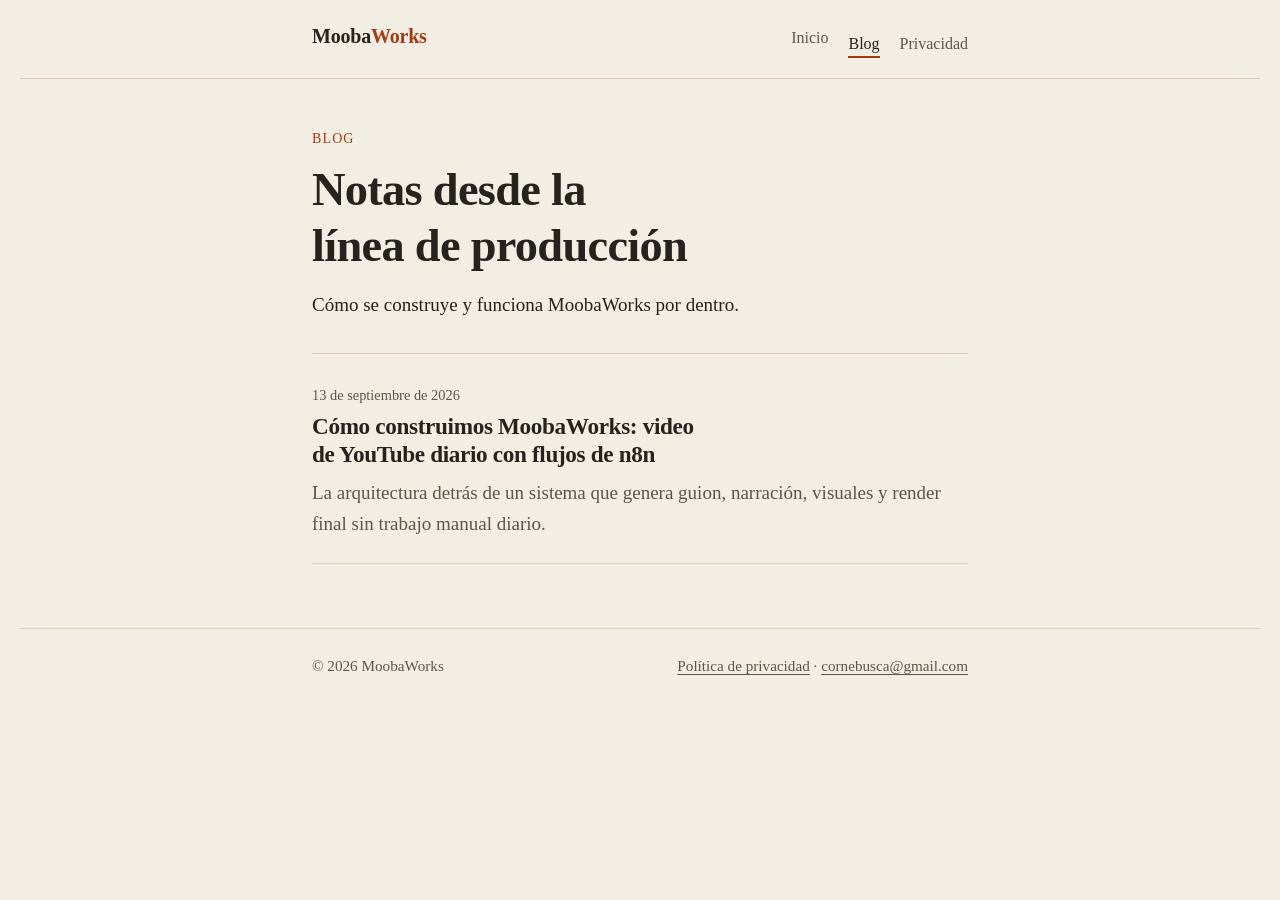
==== blog/index.html @ a26a0408 "Sitio inicial de MoobaWorks: inicio, privacidad y blog Co-Authored-By: Claude Opus 5 <noreply@anthro" ====
<!doctype html>
<html lang="es">
<head>
  <meta charset="utf-8">
  <meta name="viewport" content="width=device-width, initial-scale=1">
  <title>Blog — MoobaWorks</title>
  <meta name="description" content="Notas técnicas sobre cómo se construye y opera MoobaWorks, el sistema de automatización con IA que produce video de YouTube.">
  <link rel="canonical" href="https://www.moobaworks.com/blog/">
  <link rel="stylesheet" href="../estilos.css">
</head>
<body>
  <header class="encabezado">
    <div class="contenedor">
      <a class="marca" href="../">Mooba<span>Works</span></a>
      <nav aria-label="Principal">
        <ul class="nav">
          <li><a href="../">Inicio</a></li>
          <li><a href="./" aria-current="page">Blog</a></li>
          <li><a href="../privacidad.html">Privacidad</a></li>
        </ul>
      </nav>
    </div>
  </header>

  <main class="contenedor">
    <p class="antetitulo">Blog</p>
    <h1>Notas desde la línea de producción</h1>
    <p>Cómo se construye y funciona MoobaWorks por dentro.</p>

    <ul class="listado">
      <li>
        <time class="fecha" datetime="2026-09-13">13 de septiembre de 2026</time>
        <h2><a href="como-construimos-moobaworks.html">Cómo construimos MoobaWorks: video de YouTube diario con flujos de n8n</a></h2>
        <p>La arquitectura detrás de un sistema que genera guion, narración, visuales y render final sin trabajo manual diario.</p>
      </li>
    </ul>
  </main>

  <footer class="pie">
    <div class="contenedor">
      <p>© 2026 MoobaWorks</p>
      <p><a href="../privacidad.html">Política de privacidad</a> · <a href="mailto:cornebusca@gmail.com">cornebusca@gmail.com</a></p>
    </div>
  </footer>
</body>
</html>
---- estilos.css ----
/* MoobaWorks — hoja de estilos única para todo el sitio */

:root {
  --papel: #f3eee3;
  --papel-hondo: #e9e2d3;
  --tinta: #26221d;
  --tinta-suave: #5d554a;
  --linea: #d6ccb9;
  --acento: #a13d17;
  --serif: Charter, "Bitstream Charter", "Sitka Text", Cambria, "Iowan Old Style", Georgia, serif;
  --mono: ui-monospace, "Cascadia Mono", Consolas, "SF Mono", Menlo, monospace;
}

*,
*::before,
*::after {
  box-sizing: border-box;
}

html {
  -webkit-text-size-adjust: 100%;
}

body {
  margin: 0;
  background: var(--papel);
  color: var(--tinta);
  font-family: var(--serif);
  font-size: 1.1875rem;
  line-height: 1.65;
  padding-inline: 1.25rem;
}

.contenedor {
  max-width: 41rem;
  margin-inline: auto;
}

/* Encabezado y navegación */

.encabezado {
  border-bottom: 1px solid var(--linea);
}

.encabezado .contenedor {
  display: flex;
  flex-wrap: wrap;
  align-items: baseline;
  justify-content: space-between;
  gap: 0.5rem 1.5rem;
  padding-block: 1.25rem;
}

.marca {
  font-size: 1.25rem;
  font-weight: 700;
  letter-spacing: -0.01em;
  color: var(--tinta);
  text-decoration: none;
}

.marca span {
  color: var(--acento);
}

.nav {
  display: flex;
  gap: 1.25rem;
  margin: 0;
  padding: 0;
  list-style: none;
  font-size: 1rem;
}

.nav a {
  color: var(--tinta-suave);
  text-decoration: none;
  padding-block: 0.25rem;
  border-bottom: 2px solid transparent;
}

.nav a:hover {
  color: var(--tinta);
}

.nav a[aria-current="page"] {
  color: var(--tinta);
  border-bottom-color: var(--acento);
}

/* Contenido */

main {
  padding-block: 3rem 4rem;
}

h1,
h2,
h3 {
  line-height: 1.2;
  letter-spacing: -0.015em;
  text-wrap: balance;
}

h1 {
  font-size: clamp(2.1rem, 6vw, 2.9rem);
  margin: 0 0 1rem;
}

h2 {
  font-size: 1.5rem;
  margin: 2.75rem 0 0.75rem;
}

h3 {
  font-size: 1.2rem;
  margin: 2rem 0 0.5rem;
}

p,
ul,
ol {
  margin: 0 0 1.15rem;
}

ul,
ol {
  padding-left: 1.4rem;
}

li + li {
  margin-top: 0.4rem;
}

a {
  color: var(--acento);
  text-decoration-thickness: 1px;
  text-underline-offset: 0.18em;
}

a:hover {
  text-decoration-thickness: 2px;
}

strong {
  font-weight: 700;
}

code {
  font-family: var(--mono);
  font-size: 0.85em;
  background: var(--papel-hondo);
  padding: 0.1em 0.35em;
  border-radius: 3px;
}

.antetitulo {
  font-size: 0.875rem;
  letter-spacing: 0.08em;
  text-transform: uppercase;
  color: var(--acento);
  margin-bottom: 0.75rem;
}

.entrada-lede {
  font-size: 1.35rem;
  line-height: 1.5;
  color: var(--tinta-suave);
  margin-bottom: 2rem;
}

.nota {
  font-size: 0.95rem;
  color: var(--tinta-suave);
}

hr {
  border: 0;
  border-top: 1px solid var(--linea);
  margin-block: 2.5rem;
}

/* Etapas del flujo: lista numerada con regla lateral */

.etapas {
  list-style: none;
  counter-reset: etapa;
  padding: 0;
  margin: 1.5rem 0 2rem;
  border-top: 1px solid var(--linea);
}

.etapas li {
  counter-increment: etapa;
  display: grid;
  grid-template-columns: 2.75rem 1fr;
  gap: 0 0.75rem;
  padding-block: 1rem;
  border-bottom: 1px solid var(--linea);
  margin: 0;
}

.etapas li::before {
  content: counter(etapa, decimal-leading-zero);
  font-family: var(--mono);
  font-size: 0.9rem;
  color: var(--acento);
  padding-top: 0.2rem;
}

.etapas strong {
  display: block;
}

.etapas span {
  grid-column: 2;
  color: var(--tinta-suave);
  font-size: 1.05rem;
}

/* Blog */

.listado {
  list-style: none;
  padding: 0;
  margin: 2rem 0 0;
  border-top: 1px solid var(--linea);
}

.listado li {
  padding-block: 1.5rem;
  border-bottom: 1px solid var(--linea);
  margin: 0;
}

.listado h2 {
  margin: 0.25rem 0 0.5rem;
  font-size: 1.45rem;
}

.listado h2 a {
  color: var(--tinta);
  text-decoration: none;
}

.listado h2 a:hover {
  color: var(--acento);
}

.listado p {
  margin: 0;
  color: var(--tinta-suave);
}

.fecha {
  font-size: 0.9rem;
  color: var(--tinta-suave);
  font-variant-numeric: tabular-nums;
}

.firma {
  font-size: 1.05rem;
  color: var(--tinta-suave);
  margin: 0 0 0.25rem;
}

.firma a {
  color: var(--tinta);
  font-weight: 700;
}

.articulo-cabecera {
  margin-bottom: 2.5rem;
  padding-bottom: 1.5rem;
  border-bottom: 1px solid var(--linea);
}

.sobre-autor {
  margin-top: 3.5rem;
  padding-top: 1.25rem;
  border-top: 2px solid var(--tinta);
  font-size: 1.02rem;
}

.sobre-autor h2 {
  font-size: 0.875rem;
  letter-spacing: 0.08em;
  text-transform: uppercase;
  color: var(--acento);
  margin: 0 0 0.5rem;
}

.sobre-autor p {
  margin: 0;
}

/* Pie */

.pie {
  border-top: 1px solid var(--linea);
  font-size: 0.95rem;
  color: var(--tinta-suave);
}

.pie .contenedor {
  display: flex;
  flex-wrap: wrap;
  justify-content: space-between;
  gap: 0.5rem 1.5rem;
  padding-block: 1.5rem 2.5rem;
}

.pie p {
  margin: 0;
}

.pie a {
  color: var(--tinta-suave);
}

@media (max-width: 30rem) {
  body {
    font-size: 1.0625rem;
  }

  main {
    padding-block: 2rem 3rem;
  }

  .entrada-lede {
    font-size: 1.2rem;
  }

  .etapas li {
    grid-template-columns: 2.25rem 1fr;
  }
}
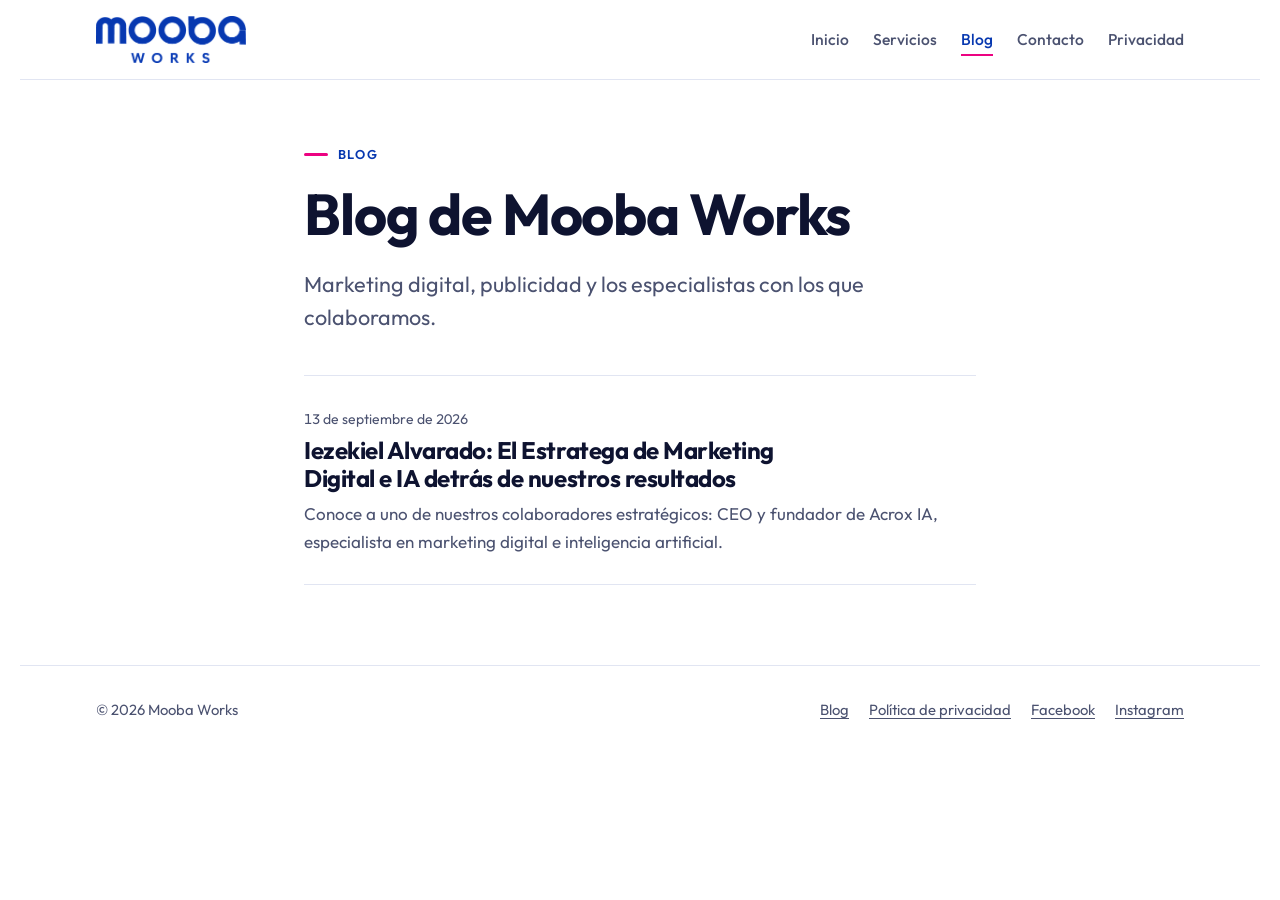
==== commit d36048f0: "Rediseño como agencia Mooba Works y nuevo artículo sobre Iezekiel Alvarado - Inicio: agencia de proy" ====
--- a/blog/index.html
+++ b/blog/index.html
@@ -3,19 +3,26 @@
 <head>
   <meta charset="utf-8">
   <meta name="viewport" content="width=device-width, initial-scale=1">
-  <title>Blog — MoobaWorks</title>
-  <meta name="description" content="Notas técnicas sobre cómo se construye y opera MoobaWorks, el sistema de automatización con IA que produce video de YouTube.">
+  <title>Blog — Mooba Works</title>
+  <meta name="description" content="Blog de Mooba Works: marketing digital, publicidad, diseño y los especialistas con los que colaboramos.">
   <link rel="canonical" href="https://www.moobaworks.com/blog/">
+  <link rel="icon" type="image/png" href="../img/favicon.png">
+  <link rel="apple-touch-icon" href="../img/apple-touch-icon.png">
+  <link rel="preconnect" href="https://fonts.googleapis.com">
+  <link rel="preconnect" href="https://fonts.gstatic.com" crossorigin>
+  <link rel="stylesheet" href="https://fonts.googleapis.com/css2?family=Outfit:wght@400;500;600;700&display=swap">
   <link rel="stylesheet" href="../estilos.css">
 </head>
 <body>
   <header class="encabezado">
     <div class="contenedor">
-      <a class="marca" href="../">Mooba<span>Works</span></a>
+      <a class="marca" href="../"><img src="../img/wordmark-moobaworks.png" srcset="../img/wordmark-moobaworks.png 1x, ../img/wordmark-moobaworks@2x.png 2x" width="320" height="101" alt="Mooba Works"></a>
       <nav aria-label="Principal">
         <ul class="nav">
           <li><a href="../">Inicio</a></li>
+          <li><a href="../#servicios">Servicios</a></li>
           <li><a href="./" aria-current="page">Blog</a></li>
+          <li><a href="../#contacto">Contacto</a></li>
           <li><a href="../privacidad.html">Privacidad</a></li>
         </ul>
       </nav>
@@ -23,23 +30,30 @@
   </header>
 
   <main class="contenedor">
-    <p class="antetitulo">Blog</p>
-    <h1>Notas desde la línea de producción</h1>
-    <p>Cómo se construye y funciona MoobaWorks por dentro.</p>
+    <div class="lectura">
+      <p class="antetitulo">Blog</p>
+      <h1>Blog de Mooba Works</h1>
+      <p class="lede">Marketing digital, publicidad y los especialistas con los que colaboramos.</p>
 
-    <ul class="listado">
-      <li>
-        <time class="fecha" datetime="2026-09-13">13 de septiembre de 2026</time>
-        <h2><a href="como-construimos-moobaworks.html">Cómo construimos MoobaWorks: video de YouTube diario con flujos de n8n</a></h2>
-        <p>La arquitectura detrás de un sistema que genera guion, narración, visuales y render final sin trabajo manual diario.</p>
-      </li>
-    </ul>
+      <ul class="listado">
+        <li>
+          <time class="fecha" datetime="2026-09-13">13 de septiembre de 2026</time>
+          <h2><a href="iezekiel-alvarado-estratega-marketing-digital-ia.html">Iezekiel Alvarado: El Estratega de Marketing Digital e IA detrás de nuestros resultados</a></h2>
+          <p>Conoce a uno de nuestros colaboradores estratégicos: CEO y fundador de Acrox IA, especialista en marketing digital e inteligencia artificial.</p>
+        </li>
+      </ul>
+    </div>
   </main>
 
   <footer class="pie">
     <div class="contenedor">
-      <p>© 2026 MoobaWorks</p>
-      <p><a href="../privacidad.html">Política de privacidad</a> · <a href="mailto:cornebusca@gmail.com">cornebusca@gmail.com</a></p>
+      <p>© 2026 Mooba Works</p>
+      <ul class="pie-enlaces">
+        <li><a href="./">Blog</a></li>
+        <li><a href="../privacidad.html">Política de privacidad</a></li>
+        <li><a href="https://www.facebook.com/moobaworks">Facebook</a></li>
+        <li><a href="https://www.instagram.com/mooba_works/">Instagram</a></li>
+      </ul>
     </div>
   </footer>
 </body>
--- a/estilos.css
+++ b/estilos.css
@@ -1,14 +1,17 @@
-/* MoobaWorks — hoja de estilos única para todo el sitio */
+/* Mooba Works — hoja de estilos única para todo el sitio */
 
 :root {
-  --papel: #f3eee3;
-  --papel-hondo: #e9e2d3;
-  --tinta: #26221d;
-  --tinta-suave: #5d554a;
-  --linea: #d6ccb9;
-  --acento: #a13d17;
-  --serif: Charter, "Bitstream Charter", "Sitka Text", Cambria, "Iowan Old Style", Georgia, serif;
-  --mono: ui-monospace, "Cascadia Mono", Consolas, "SF Mono", Menlo, monospace;
+  --blanco: #ffffff;
+  --niebla: #f4f6fc;
+  --tinta: #0e1330;
+  --tinta-suave: #4b5270;
+  --linea: #e1e5f2;
+  --azul: #0738b0;
+  --azul-hondo: #052a85;
+  --rosa: #ec0281;
+  --sans: "Zabal", "Outfit", system-ui, -apple-system, "Segoe UI", Roboto, Arial, sans-serif;
+  --ancho: 68rem;
+  --lectura: 42rem;
 }
 
 *,
@@ -23,16 +26,27 @@
 
 body {
   margin: 0;
-  background: var(--papel);
+  background: var(--blanco);
   color: var(--tinta);
-  font-family: var(--serif);
-  font-size: 1.1875rem;
+  font-family: var(--sans);
+  font-size: 1.0625rem;
   line-height: 1.65;
   padding-inline: 1.25rem;
 }
 
+img {
+  max-width: 100%;
+  height: auto;
+  display: block;
+}
+
 .contenedor {
-  max-width: 41rem;
+  max-width: var(--ancho);
+  margin-inline: auto;
+}
+
+.lectura {
+  max-width: var(--lectura);
   margin-inline: auto;
 }
 
@@ -45,76 +59,72 @@
 .encabezado .contenedor {
   display: flex;
   flex-wrap: wrap;
-  align-items: baseline;
+  align-items: center;
   justify-content: space-between;
-  gap: 0.5rem 1.5rem;
-  padding-block: 1.25rem;
-}
-
-.marca {
-  font-size: 1.25rem;
-  font-weight: 700;
-  letter-spacing: -0.01em;
-  color: var(--tinta);
-  text-decoration: none;
-}
-
-.marca span {
-  color: var(--acento);
+  gap: 0.75rem 2rem;
+  padding-block: 1rem;
+}
+
+.marca img {
+  width: 150px;
 }
 
 .nav {
   display: flex;
-  gap: 1.25rem;
+  flex-wrap: wrap;
+  gap: 0.25rem 1.5rem;
   margin: 0;
   padding: 0;
   list-style: none;
-  font-size: 1rem;
+  font-size: 0.975rem;
+  font-weight: 500;
 }
 
 .nav a {
   color: var(--tinta-suave);
   text-decoration: none;
-  padding-block: 0.25rem;
+  padding-block: 0.35rem;
   border-bottom: 2px solid transparent;
 }
 
 .nav a:hover {
-  color: var(--tinta);
+  color: var(--azul);
 }
 
 .nav a[aria-current="page"] {
-  color: var(--tinta);
-  border-bottom-color: var(--acento);
-}
-
-/* Contenido */
+  color: var(--azul);
+  border-bottom-color: var(--rosa);
+}
+
+/* Tipografía */
 
 main {
-  padding-block: 3rem 4rem;
+  padding-block: 3.5rem 5rem;
 }
 
 h1,
 h2,
 h3 {
-  line-height: 1.2;
-  letter-spacing: -0.015em;
+  line-height: 1.15;
+  letter-spacing: -0.02em;
+  font-weight: 700;
   text-wrap: balance;
+  color: var(--tinta);
 }
 
 h1 {
-  font-size: clamp(2.1rem, 6vw, 2.9rem);
-  margin: 0 0 1rem;
+  font-size: clamp(2.2rem, 5.5vw, 3.6rem);
+  margin: 0 0 1.25rem;
 }
 
 h2 {
-  font-size: 1.5rem;
-  margin: 2.75rem 0 0.75rem;
+  font-size: clamp(1.5rem, 3vw, 2rem);
+  margin: 3rem 0 1rem;
 }
 
 h3 {
   font-size: 1.2rem;
-  margin: 2rem 0 0.5rem;
+  margin: 0 0 0.5rem;
 }
 
 p,
@@ -123,99 +133,233 @@
   margin: 0 0 1.15rem;
 }
 
-ul,
-ol {
-  padding-left: 1.4rem;
-}
-
-li + li {
+a {
+  color: var(--azul);
+  text-decoration-thickness: 1px;
+  text-underline-offset: 0.2em;
+}
+
+a:hover {
+  color: var(--azul-hondo);
+  text-decoration-thickness: 2px;
+}
+
+strong {
+  font-weight: 600;
+}
+
+.resaltado {
+  color: var(--azul);
+}
+
+.antetitulo {
+  display: inline-flex;
+  align-items: center;
+  gap: 0.6rem;
+  font-size: 0.8rem;
+  font-weight: 600;
+  letter-spacing: 0.14em;
+  text-transform: uppercase;
+  color: var(--azul);
+  margin-bottom: 1rem;
+}
+
+.antetitulo::before {
+  content: "";
+  width: 1.5rem;
+  height: 3px;
+  border-radius: 2px;
+  background: var(--rosa);
+}
+
+.lede {
+  font-size: clamp(1.15rem, 2.2vw, 1.35rem);
+  line-height: 1.55;
+  color: var(--tinta-suave);
+}
+
+.nota {
+  font-size: 0.925rem;
+  color: var(--tinta-suave);
+}
+
+.boton {
+  display: inline-block;
+  background: var(--azul);
+  color: var(--blanco);
+  font-weight: 600;
+  text-decoration: none;
+  padding: 0.8rem 1.4rem;
+  border-radius: 999px;
+}
+
+.boton:hover {
+  background: var(--azul-hondo);
+  color: var(--blanco);
+}
+
+.boton-secundario {
+  display: inline-block;
+  color: var(--azul);
+  font-weight: 600;
+  text-decoration: none;
+  padding: 0.8rem 0.25rem;
+}
+
+/* Portada */
+
+.portada {
+  display: grid;
+  grid-template-columns: 1.3fr 1fr;
+  align-items: center;
+  gap: 2rem 4rem;
+  padding-bottom: 3.5rem;
+}
+
+.portada-logo {
+  justify-self: center;
+  width: min(100%, 360px);
+}
+
+.acciones {
+  display: flex;
+  flex-wrap: wrap;
+  gap: 0.5rem 1rem;
+  margin-top: 2rem;
+}
+
+.seccion {
+  padding-block: 3.5rem;
+  border-top: 1px solid var(--linea);
+}
+
+.seccion > h2:first-of-type {
+  margin-top: 0;
+}
+
+.dos-columnas {
+  display: grid;
+  grid-template-columns: 1fr 1fr;
+  gap: 1.5rem 4rem;
+}
+
+.servicios {
+  display: grid;
+  grid-template-columns: repeat(4, 1fr);
+  gap: 2rem;
+  margin: 2rem 0 0;
+  padding: 0;
+  list-style: none;
+}
+
+.servicios li {
+  border-top: 3px solid var(--azul);
+  padding-top: 1.1rem;
+}
+
+.servicios p {
+  margin: 0;
+  color: var(--tinta-suave);
+  font-size: 0.975rem;
+}
+
+.cita {
+  font-size: clamp(1.3rem, 2.8vw, 1.75rem);
+  line-height: 1.4;
+  font-weight: 600;
+  letter-spacing: -0.01em;
+  margin: 0 0 1.25rem;
+  color: var(--azul);
+}
+
+/* Banda de contacto */
+
+.contacto {
+  background: var(--azul);
+  color: var(--blanco);
+  border-radius: 1.25rem;
+  padding: clamp(1.75rem, 5vw, 3.5rem);
+  margin-top: 1rem;
+}
+
+.contacto h2 {
+  color: var(--blanco);
+  margin-top: 0;
+}
+
+.contacto .antetitulo {
+  color: var(--blanco);
+}
+
+.contacto p {
+  color: #dfe6fb;
+}
+
+.datos-contacto {
+  display: grid;
+  grid-template-columns: repeat(auto-fit, minmax(15rem, 1fr));
+  gap: 1.5rem 2rem;
+  margin: 2rem 0 0;
+  padding: 0;
+  list-style: none;
+}
+
+.datos-contacto span {
+  display: block;
+  font-size: 0.8rem;
+  letter-spacing: 0.12em;
+  text-transform: uppercase;
+  color: #b9c7f2;
+  margin-bottom: 0.2rem;
+}
+
+.datos-contacto a {
+  color: var(--blanco);
+  font-weight: 600;
+  font-size: 1.1rem;
+  text-decoration-color: var(--rosa);
+  text-decoration-thickness: 2px;
+  overflow-wrap: break-word;
+}
+
+/* Documentos (privacidad, artículo) */
+
+.documento h2 {
+  font-size: 1.45rem;
+  margin-top: 2.5rem;
+}
+
+.documento ul {
+  padding-left: 1.3rem;
+}
+
+.documento li + li {
   margin-top: 0.4rem;
 }
 
-a {
-  color: var(--acento);
-  text-decoration-thickness: 1px;
-  text-underline-offset: 0.18em;
-}
-
-a:hover {
-  text-decoration-thickness: 2px;
-}
-
-strong {
-  font-weight: 700;
-}
-
-code {
-  font-family: var(--mono);
-  font-size: 0.85em;
-  background: var(--papel-hondo);
-  padding: 0.1em 0.35em;
-  border-radius: 3px;
-}
-
-.antetitulo {
-  font-size: 0.875rem;
-  letter-spacing: 0.08em;
-  text-transform: uppercase;
-  color: var(--acento);
-  margin-bottom: 0.75rem;
-}
-
-.entrada-lede {
-  font-size: 1.35rem;
-  line-height: 1.5;
-  color: var(--tinta-suave);
-  margin-bottom: 2rem;
-}
-
-.nota {
-  font-size: 0.95rem;
-  color: var(--tinta-suave);
-}
-
-hr {
+.documento li::marker {
+  color: var(--rosa);
+}
+
+.documento hr {
   border: 0;
-  border-top: 1px solid var(--linea);
-  margin-block: 2.5rem;
-}
-
-/* Etapas del flujo: lista numerada con regla lateral */
-
-.etapas {
-  list-style: none;
-  counter-reset: etapa;
-  padding: 0;
-  margin: 1.5rem 0 2rem;
-  border-top: 1px solid var(--linea);
-}
-
-.etapas li {
-  counter-increment: etapa;
-  display: grid;
-  grid-template-columns: 2.75rem 1fr;
-  gap: 0 0.75rem;
-  padding-block: 1rem;
-  border-bottom: 1px solid var(--linea);
-  margin: 0;
-}
-
-.etapas li::before {
-  content: counter(etapa, decimal-leading-zero);
-  font-family: var(--mono);
-  font-size: 0.9rem;
-  color: var(--acento);
-  padding-top: 0.2rem;
-}
-
-.etapas strong {
-  display: block;
-}
-
-.etapas span {
-  grid-column: 2;
-  color: var(--tinta-suave);
-  font-size: 1.05rem;
+  height: 3px;
+  width: 3rem;
+  border-radius: 2px;
+  background: var(--rosa);
+  margin: 2.75rem 0 0;
+}
+
+.recuadro {
+  background: var(--niebla);
+  border-left: 3px solid var(--azul);
+  border-radius: 0 0.75rem 0.75rem 0;
+  padding: 1.25rem 1.5rem;
+  margin: 2rem 0;
+}
+
+.recuadro p:last-child {
+  margin-bottom: 0;
 }
 
 /* Blog */
@@ -223,19 +367,18 @@
 .listado {
   list-style: none;
   padding: 0;
-  margin: 2rem 0 0;
+  margin: 2.5rem 0 0;
   border-top: 1px solid var(--linea);
 }
 
 .listado li {
-  padding-block: 1.5rem;
+  padding-block: 1.75rem;
   border-bottom: 1px solid var(--linea);
-  margin: 0;
 }
 
 .listado h2 {
-  margin: 0.25rem 0 0.5rem;
-  font-size: 1.45rem;
+  margin: 0.35rem 0 0.5rem;
+  font-size: 1.5rem;
 }
 
 .listado h2 a {
@@ -244,7 +387,7 @@
 }
 
 .listado h2 a:hover {
-  color: var(--acento);
+  color: var(--azul);
 }
 
 .listado p {
@@ -253,20 +396,9 @@
 }
 
 .fecha {
-  font-size: 0.9rem;
+  font-size: 0.875rem;
   color: var(--tinta-suave);
   font-variant-numeric: tabular-nums;
-}
-
-.firma {
-  font-size: 1.05rem;
-  color: var(--tinta-suave);
-  margin: 0 0 0.25rem;
-}
-
-.firma a {
-  color: var(--tinta);
-  font-weight: 700;
 }
 
 .articulo-cabecera {
@@ -275,30 +407,29 @@
   border-bottom: 1px solid var(--linea);
 }
 
-.sobre-autor {
-  margin-top: 3.5rem;
-  padding-top: 1.25rem;
-  border-top: 2px solid var(--tinta);
-  font-size: 1.02rem;
-}
-
-.sobre-autor h2 {
-  font-size: 0.875rem;
-  letter-spacing: 0.08em;
-  text-transform: uppercase;
-  color: var(--acento);
-  margin: 0 0 0.5rem;
-}
-
-.sobre-autor p {
-  margin: 0;
+.firma {
+  font-size: 1rem;
+  color: var(--tinta-suave);
+  margin: 0 0 0.25rem;
+}
+
+.firma a {
+  font-weight: 600;
+}
+
+.cierre {
+  margin-top: 3rem;
+  padding-top: 1.5rem;
+  border-top: 3px solid var(--azul);
+  font-size: 1.15rem;
+  font-weight: 600;
 }
 
 /* Pie */
 
 .pie {
   border-top: 1px solid var(--linea);
-  font-size: 0.95rem;
+  font-size: 0.925rem;
   color: var(--tinta-suave);
 }
 
@@ -306,8 +437,9 @@
   display: flex;
   flex-wrap: wrap;
   justify-content: space-between;
-  gap: 0.5rem 1.5rem;
-  padding-block: 1.5rem 2.5rem;
+  align-items: center;
+  gap: 1rem 2rem;
+  padding-block: 2rem 2.75rem;
 }
 
 .pie p {
@@ -318,20 +450,45 @@
   color: var(--tinta-suave);
 }
 
-@media (max-width: 30rem) {
-  body {
-    font-size: 1.0625rem;
-  }
-
+.pie a:hover {
+  color: var(--azul);
+}
+
+.pie-enlaces {
+  display: flex;
+  flex-wrap: wrap;
+  gap: 0.4rem 1.25rem;
+  margin: 0;
+  padding: 0;
+  list-style: none;
+}
+
+@media (max-width: 56rem) {
+  .servicios {
+    grid-template-columns: 1fr 1fr;
+  }
+}
+
+@media (max-width: 44rem) {
   main {
-    padding-block: 2rem 3rem;
-  }
-
-  .entrada-lede {
-    font-size: 1.2rem;
-  }
-
-  .etapas li {
-    grid-template-columns: 2.25rem 1fr;
-  }
-}
+    padding-block: 2.25rem 3.5rem;
+  }
+
+  .portada,
+  .dos-columnas {
+    grid-template-columns: 1fr;
+  }
+
+  .portada-logo {
+    display: none;
+  }
+
+  .servicios {
+    grid-template-columns: 1fr;
+    gap: 1.5rem;
+  }
+
+  .marca img {
+    width: 124px;
+  }
+}
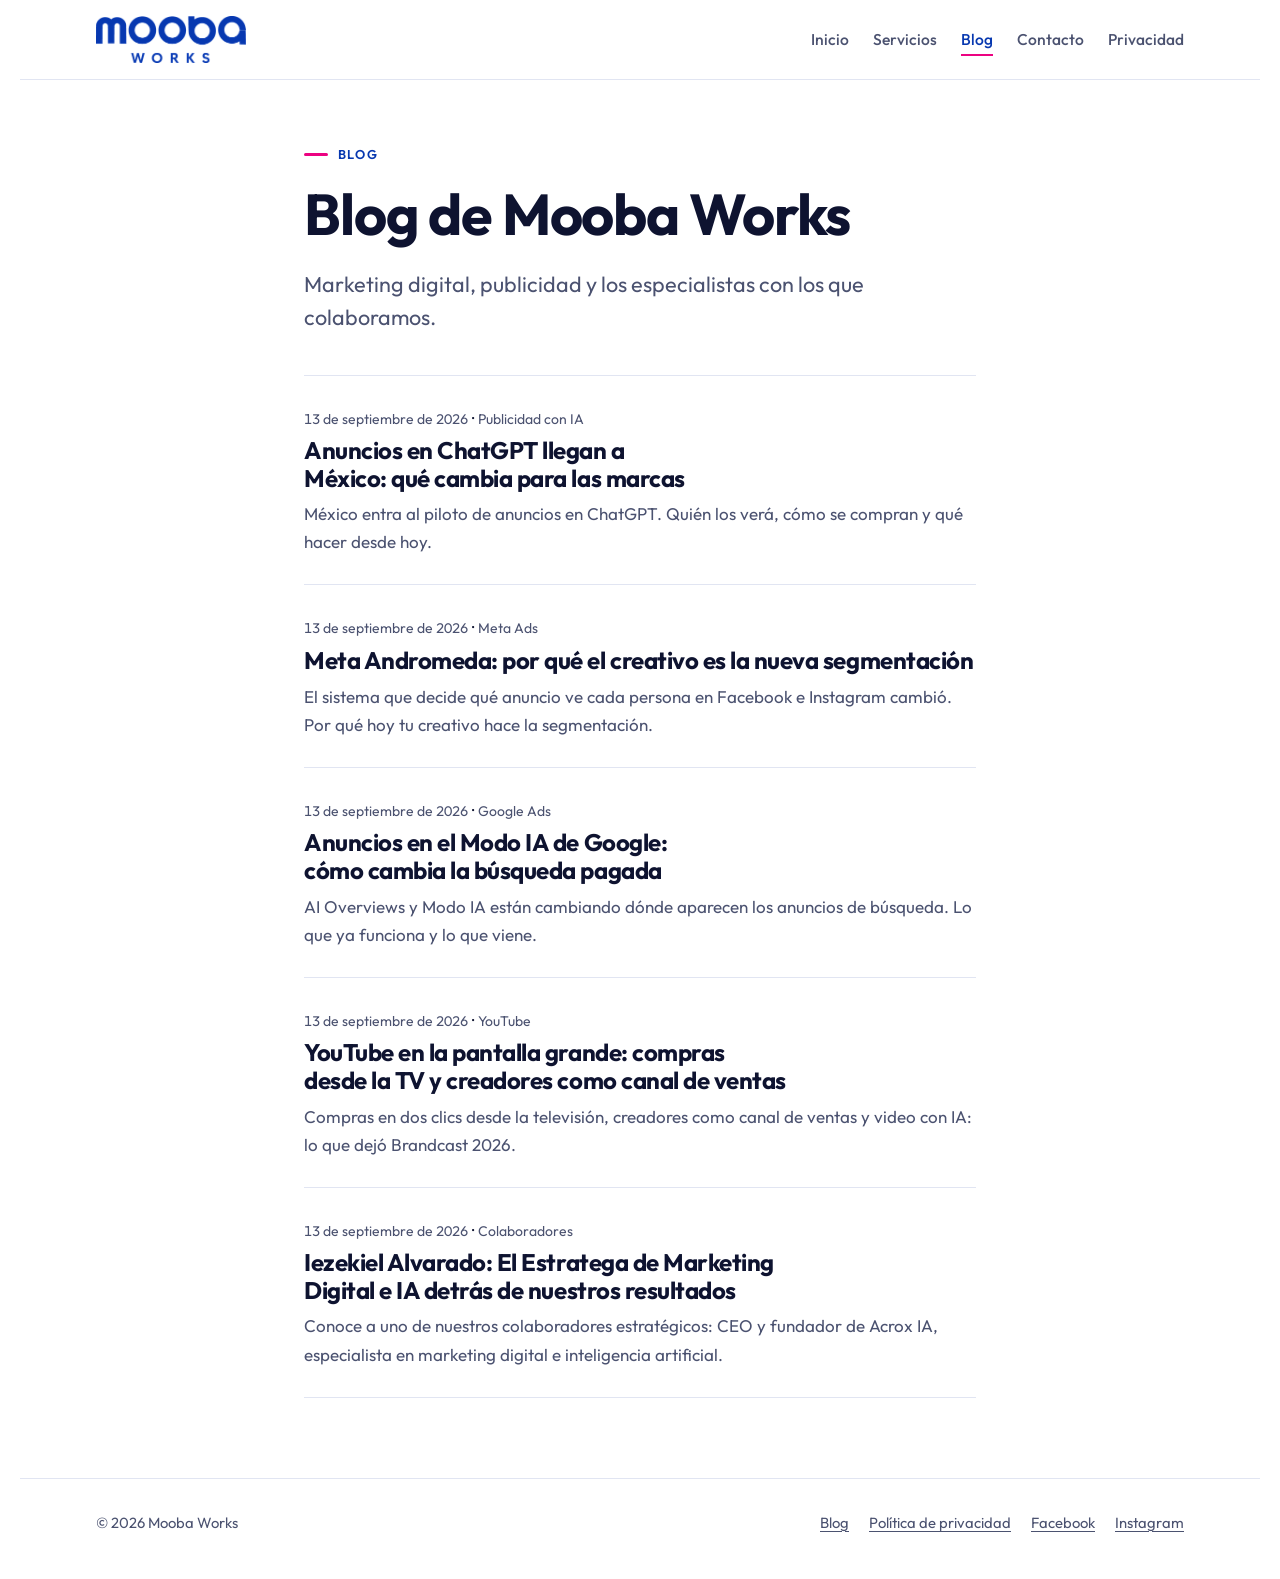
==== commit 13a3135a: "Blog: 4 artículos sobre tendencias de publicidad 2026 - Anuncios en ChatGPT en México - Meta Androme" ====
--- a/blog/index.html
+++ b/blog/index.html
@@ -37,7 +37,27 @@
 
       <ul class="listado">
         <li>
-          <time class="fecha" datetime="2026-09-13">13 de septiembre de 2026</time>
+          <time class="fecha" datetime="2026-09-13">13 de septiembre de 2026</time> · <span class="fecha">Publicidad con IA</span>
+          <h2><a href="anuncios-en-chatgpt-mexico.html">Anuncios en ChatGPT llegan a México: qué cambia para las marcas</a></h2>
+          <p>México entra al piloto de anuncios en ChatGPT. Quién los verá, cómo se compran y qué hacer desde hoy.</p>
+        </li>
+        <li>
+          <time class="fecha" datetime="2026-09-13">13 de septiembre de 2026</time> · <span class="fecha">Meta Ads</span>
+          <h2><a href="meta-andromeda-el-creativo-es-la-nueva-segmentacion.html">Meta Andromeda: por qué el creativo es la nueva segmentación</a></h2>
+          <p>El sistema que decide qué anuncio ve cada persona en Facebook e Instagram cambió. Por qué hoy tu creativo hace la segmentación.</p>
+        </li>
+        <li>
+          <time class="fecha" datetime="2026-09-13">13 de septiembre de 2026</time> · <span class="fecha">Google Ads</span>
+          <h2><a href="anuncios-modo-ia-google-busqueda-pagada.html">Anuncios en el Modo IA de Google: cómo cambia la búsqueda pagada</a></h2>
+          <p>AI Overviews y Modo IA están cambiando dónde aparecen los anuncios de búsqueda. Lo que ya funciona y lo que viene.</p>
+        </li>
+        <li>
+          <time class="fecha" datetime="2026-09-13">13 de septiembre de 2026</time> · <span class="fecha">YouTube</span>
+          <h2><a href="youtube-tv-compras-creadores-brandcast-2026.html">YouTube en la pantalla grande: compras desde la TV y creadores como canal de ventas</a></h2>
+          <p>Compras en dos clics desde la televisión, creadores como canal de ventas y video con IA: lo que dejó Brandcast 2026.</p>
+        </li>
+        <li>
+          <time class="fecha" datetime="2026-09-13">13 de septiembre de 2026</time> · <span class="fecha">Colaboradores</span>
           <h2><a href="iezekiel-alvarado-estratega-marketing-digital-ia.html">Iezekiel Alvarado: El Estratega de Marketing Digital e IA detrás de nuestros resultados</a></h2>
           <p>Conoce a uno de nuestros colaboradores estratégicos: CEO y fundador de Acrox IA, especialista en marketing digital e inteligencia artificial.</p>
         </li>
--- a/estilos.css
+++ b/estilos.css
@@ -350,6 +350,36 @@
   margin: 2.75rem 0 0;
 }
 
+.preguntas {
+  margin-top: 3rem;
+  padding-top: 0.5rem;
+  border-top: 1px solid var(--linea);
+}
+
+.preguntas h3 {
+  margin-top: 1.75rem;
+  font-size: 1.1rem;
+}
+
+.fuentes {
+  margin-top: 2.5rem;
+  font-size: 0.9rem;
+  color: var(--tinta-suave);
+}
+
+.fuentes h2 {
+  font-size: 0.8rem;
+  font-weight: 600;
+  letter-spacing: 0.14em;
+  text-transform: uppercase;
+  color: var(--azul);
+  margin: 0 0 0.75rem;
+}
+
+.fuentes a {
+  overflow-wrap: break-word;
+}
+
 .recuadro {
   background: var(--niebla);
   border-left: 3px solid var(--azul);
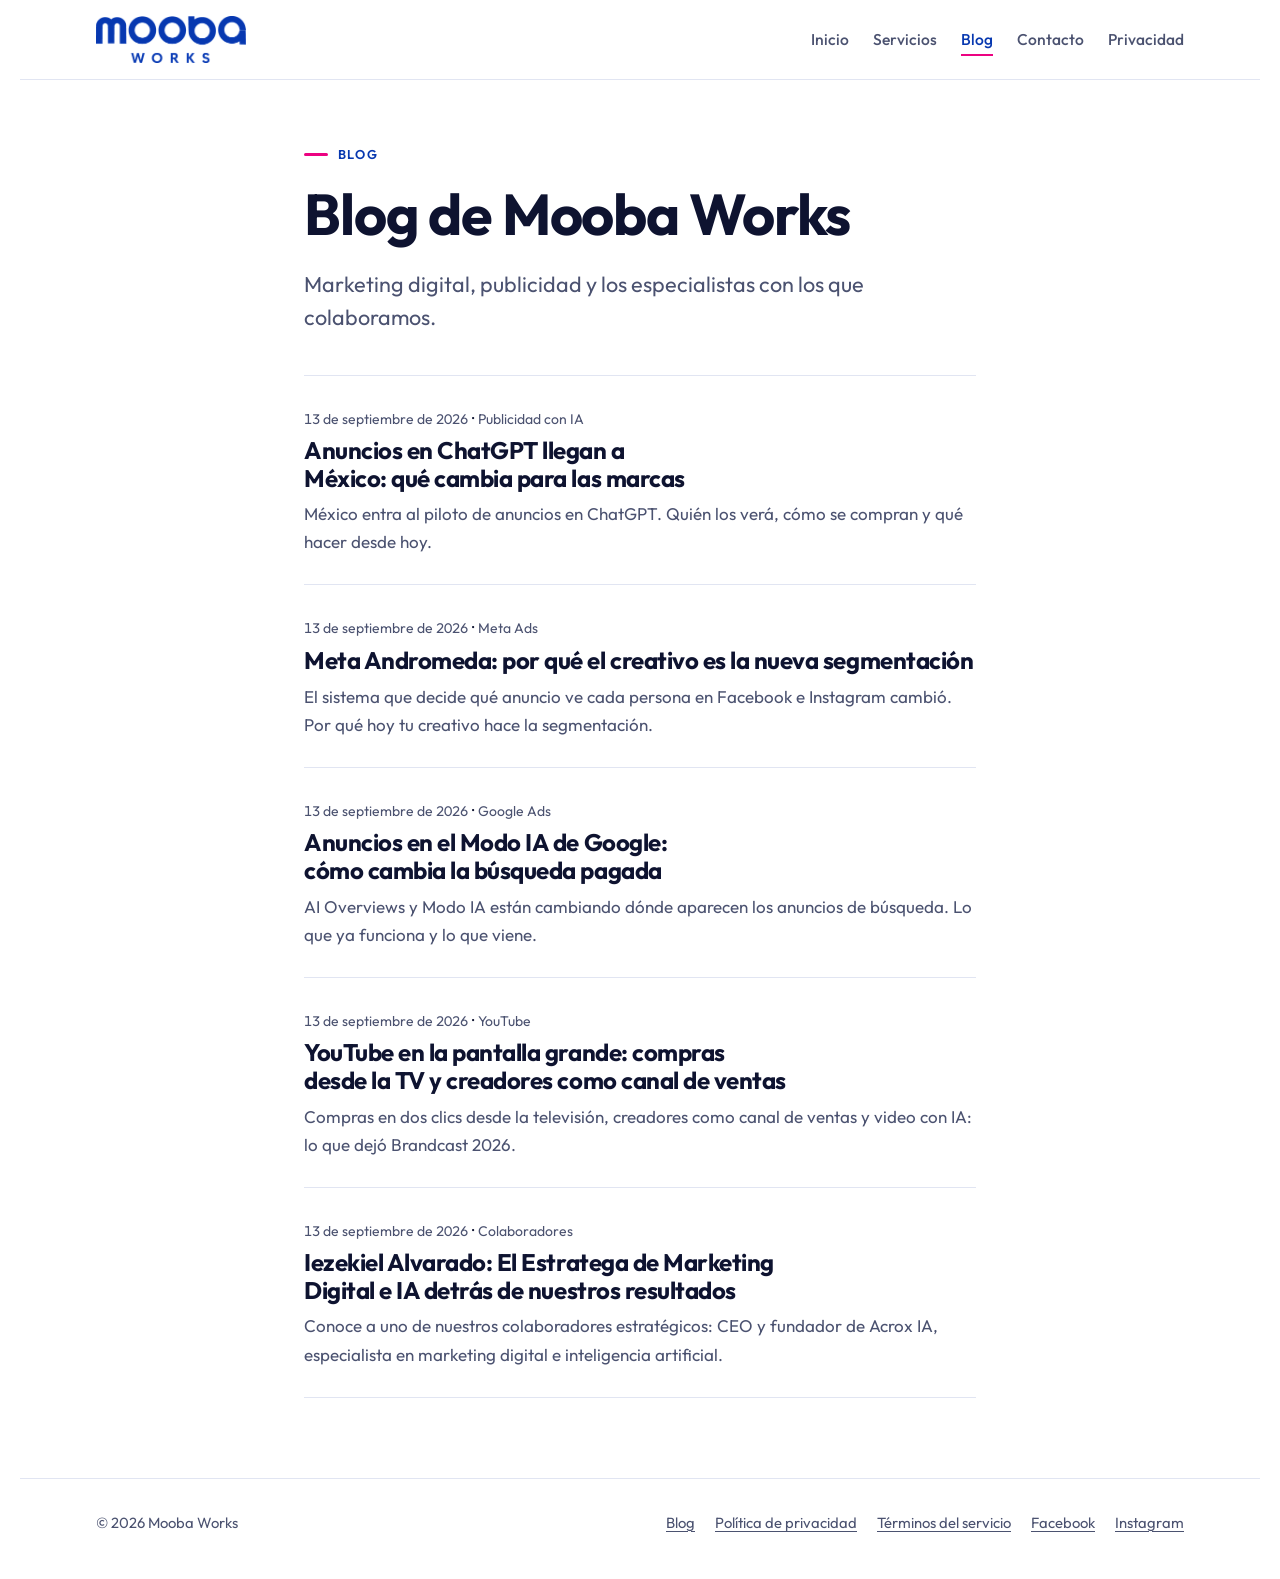
==== commit bb6daf86: "Términos y condiciones del servicio de la app (terminos.html) Enlazados desde el pie de todas las pá" ====
--- a/blog/index.html
+++ b/blog/index.html
@@ -71,6 +71,7 @@
       <ul class="pie-enlaces">
         <li><a href="./">Blog</a></li>
         <li><a href="../privacidad.html">Política de privacidad</a></li>
+        <li><a href="../terminos.html">Términos del servicio</a></li>
         <li><a href="https://www.facebook.com/moobaworks">Facebook</a></li>
         <li><a href="https://www.instagram.com/mooba_works/">Instagram</a></li>
       </ul>
